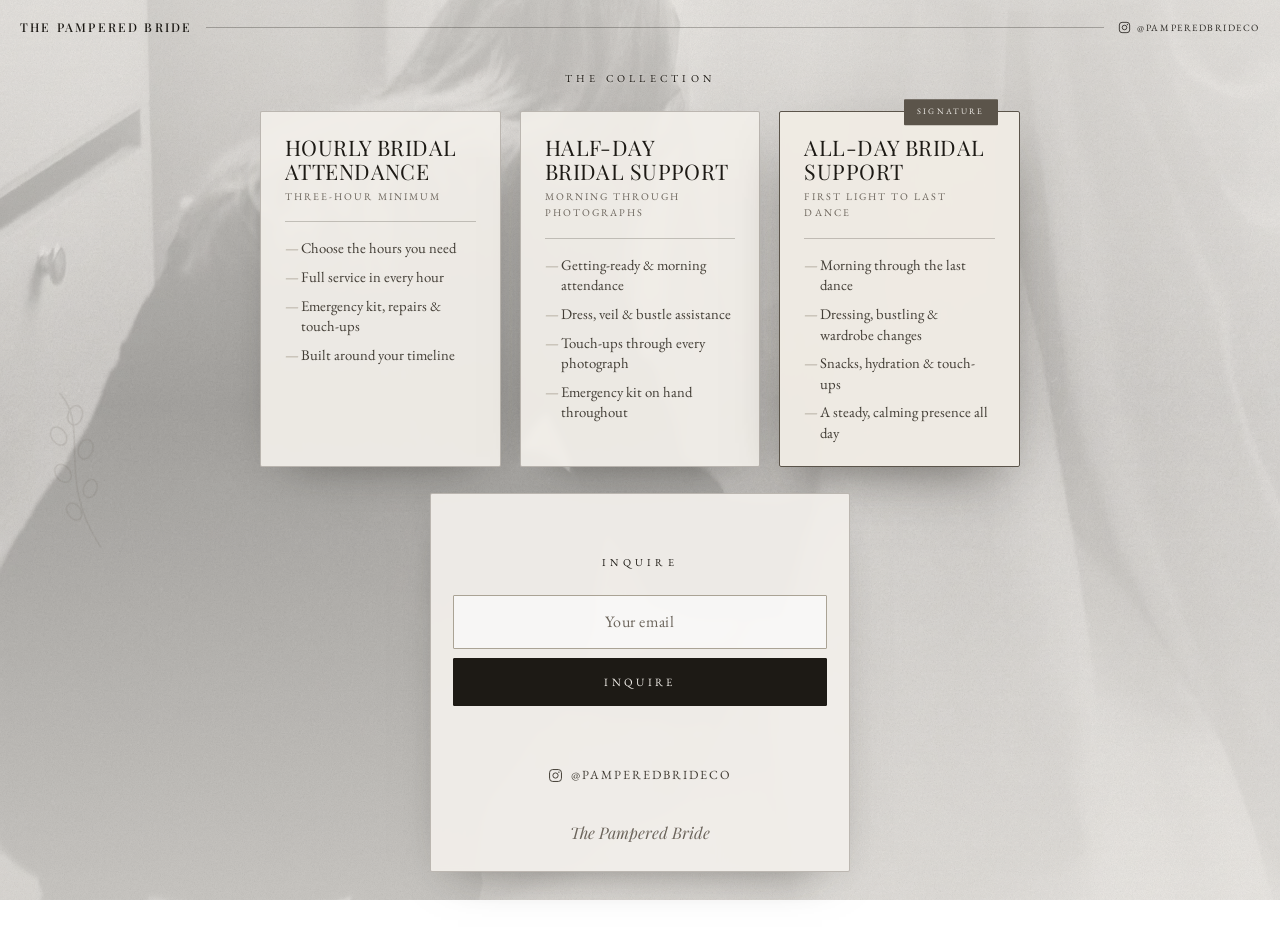
==== offer.html @ 34d0bf5f "Add files via upload" ====
<!DOCTYPE html>
<html lang="en">
<head>
  <meta charset="UTF-8" />
  <meta name="viewport" content="width=device-width, initial-scale=1.0, viewport-fit=cover" />
  <meta name="theme-color" content="#eceae5" />
  <title>The Pampered Bride — Book Your Bridal Attendant</title>
  <meta name="description" content="Luxury day-of bridal attendance. Choose your package and inquire — we care for the bride from first light to the last dance." />
  <meta name="robots" content="noindex" />
  <meta property="og:title" content="The Pampered Bride — Luxury Day-of Bridal Attendance" />
  <meta property="og:description" content="Choose your package and inquire. We make certain the bride enjoys her day." />
  <meta property="og:type" content="website" />

  <link rel="preconnect" href="https://fonts.googleapis.com" />
  <link rel="preconnect" href="https://fonts.gstatic.com" crossorigin />
  <link href="https://fonts.googleapis.com/css2?family=Playfair+Display:ital,wght@0,400;0,500;0,600;1,500&family=EB+Garamond:ital,wght@0,400;0,500;1,400&display=swap" rel="stylesheet" />

  <style>
    :root{
      --ivory:#f2efea; --cream:#e9e5df; --sand:#ddd8d0; --taupe:#aaa395;
      --greige:#6c655c; --umber:#423d35; --ink:#1d1a15; --gold:#5b544a;
      --scrim:242,239,234;
      --serif-display:'Playfair Display','Cormorant Garamond',Georgia,serif;
      --serif-body:'EB Garamond','Cormorant Garamond',Georgia,serif;
      --ease:cubic-bezier(0.22,0.61,0.36,1);
      --safe-t:env(safe-area-inset-top,0px); --safe-b:env(safe-area-inset-bottom,0px);
      --safe-l:env(safe-area-inset-left,0px); --safe-r:env(safe-area-inset-right,0px);
    }
    *,*::before,*::after{box-sizing:border-box;margin:0;padding:0}
    html{-webkit-text-size-adjust:100%}
    html,body{max-width:100%;overflow-x:hidden}
    body{
      font-family:var(--serif-body); color:var(--ink); line-height:1.6; font-size:17px;
      -webkit-font-smoothing:antialiased; text-rendering:optimizeLegibility;
      min-height:100svh; display:flex; flex-direction:column; justify-content:safe center;
      padding:calc(var(--safe-t) + 4.4rem) calc(var(--safe-r) + 1.3rem)
              calc(var(--safe-b) + 3.4rem) calc(var(--safe-l) + 1.3rem);
    }
    a{color:inherit;text-decoration:none}
    ul{list-style:none}
    em{font-style:italic}
    .sr-only{position:absolute;width:1px;height:1px;overflow:hidden;clip:rect(0 0 0 0);white-space:nowrap}

    /* ---- film still background (held frame), with cream gradient fallback ---- */
    .bg{position:fixed;inset:0;z-index:0;background:radial-gradient(120% 95% at 50% 35%,#efece6 0%,#cfcbc3 100%);
      background-size:cover;background-position:center;}
    .bg__img{position:absolute;inset:0;background-size:cover;background-position:center;opacity:0;transition:opacity 1s var(--ease)}
    .bg__img.is-loaded{opacity:1}
    .scrim{position:fixed;inset:0;z-index:1;pointer-events:none;
      background:linear-gradient(180deg,rgba(var(--scrim),0.80) 0%,rgba(var(--scrim),0.66) 45%,rgba(var(--scrim),0.82) 100%)}
    .grain{position:fixed;inset:0;z-index:2;pointer-events:none;opacity:0.4;mix-blend-mode:multiply;
      background-image:url("data:image/svg+xml,%3Csvg xmlns='http://www.w3.org/2000/svg' width='180' height='180'%3E%3Cfilter id='n'%3E%3CfeTurbulence type='fractalNoise' baseFrequency='0.9' numOctaves='2' stitchTiles='stitch'/%3E%3CfeColorMatrix type='saturate' values='0'/%3E%3C/filter%3E%3Crect width='100%25' height='100%25' filter='url(%23n)' opacity='0.4'/%3E%3C/svg%3E");}
    /* corner botanical */
    .botanical{position:fixed;z-index:2;bottom:calc(var(--safe-b) + 0.4rem);left:calc(var(--safe-l) + 0.3rem);
      width:66px;height:108px;opacity:0.2;pointer-events:none;transform:scaleX(-1) rotate(10deg);background:no-repeat center/contain;
      background-image:url("data:image/svg+xml,%3Csvg xmlns='http://www.w3.org/2000/svg' viewBox='0 0 100 160'%3E%3Cg fill='none' stroke='%236c655c' stroke-width='1.3' stroke-linecap='round'%3E%3Cpath d='M52 8 C 30 45 70 82 40 152'/%3E%3Cellipse cx='42' cy='30' rx='6.5' ry='9' transform='rotate(-28 42 30)'/%3E%3Cellipse cx='60' cy='46' rx='6.5' ry='9' transform='rotate(26 60 46)'/%3E%3Cellipse cx='38' cy='62' rx='6.5' ry='9' transform='rotate(-30 38 62)'/%3E%3Cellipse cx='62' cy='80' rx='6.5' ry='9' transform='rotate(28 62 80)'/%3E%3Cellipse cx='40' cy='98' rx='6' ry='8.5' transform='rotate(-30 40 98)'/%3E%3Cellipse cx='58' cy='116' rx='6' ry='8.5' transform='rotate(26 58 116)'/%3E%3C/g%3E%3C/svg%3E");}
    @media(min-width:768px){.botanical{width:110px;height:176px;opacity:0.18;bottom:calc(var(--safe-b)+1.1rem);left:calc(var(--safe-l)+1rem)}}

    /* running head */
    .topbar{position:fixed;top:0;left:0;right:0;z-index:30;display:flex;align-items:center;gap:0.85rem;
      padding:calc(var(--safe-t) + 0.8rem) calc(var(--safe-r) + 1.25rem) 0.8rem calc(var(--safe-l) + 1.25rem);
      color:var(--ink);mix-blend-mode:multiply;}
    .topbar__name{font-family:var(--serif-display);font-weight:500;font-size:0.76rem;letter-spacing:0.18em;text-transform:uppercase;white-space:nowrap}
    .topbar__rule{flex:1;height:1px;background:currentColor;opacity:0.28}
    .topbar__ig{display:inline-flex;align-items:center;gap:0.4rem;font-size:0.6rem;letter-spacing:0.16em;text-transform:uppercase;opacity:0.9;min-height:30px}
    @media(max-width:460px){.topbar__ig span{display:none}}

    .wrap{position:relative;z-index:3;max-width:1040px;margin:0 auto;text-align:center;width:100%}

    .kicker{font-family:var(--serif-body);text-transform:uppercase;letter-spacing:0.4em;font-size:0.66rem;color:var(--ink);margin:0 0 1.5rem;
      text-shadow:0 1px 2px rgba(245,242,237,0.55)}
    .kicker--inq{margin-top:2.2rem}

    /* packages */
    .packages{display:grid;grid-template-columns:1fr;gap:1rem;max-width:760px;margin:0 auto;text-align:left}
    .pkg{position:relative;background:rgba(242,239,234,0.92);border:1px solid rgba(108,101,92,0.4);border-radius:2px;
      padding:1.5rem 1.5rem 1.4rem;box-shadow:0 18px 48px -28px rgba(29,26,21,0.6);-webkit-backdrop-filter:blur(3px);backdrop-filter:blur(3px)}
    .pkg--signature{background:rgba(240,236,228,0.96);border-color:var(--gold);box-shadow:0 22px 58px -26px rgba(29,26,21,0.72)}
    .pkg__ribbon{position:absolute;top:0;right:1.3rem;transform:translateY(-50%);background:var(--gold);color:var(--ivory);
      font-size:0.52rem;letter-spacing:0.26em;text-transform:uppercase;padding:0.38rem 0.85rem;border-radius:1px}
    .pkg__name{font-family:var(--serif-display);font-size:1.34rem;color:var(--ink);letter-spacing:0.02em;text-transform:uppercase;line-height:1.1}
    .pkg__tag{font-size:0.64rem;letter-spacing:0.2em;text-transform:uppercase;color:var(--greige);margin-top:0.35rem}
    .pkg__rule{height:1px;background:rgba(108,101,92,0.35);margin:1rem 0}
    .pkg__list{display:flex;flex-direction:column;gap:0.5rem}
    .pkg__list li{font-size:0.92rem;line-height:1.4;color:var(--umber);padding-left:1rem;position:relative}
    .pkg__list li::before{content:"\2014";position:absolute;left:0;color:var(--taupe)}

    /* inquire */
    .inquire{max-width:420px;margin:1.6rem auto 0;background:rgba(242,239,234,0.94);border:1px solid rgba(108,101,92,0.4);border-radius:2px;
      padding:1.6rem 1.4rem;box-shadow:0 18px 48px -28px rgba(29,26,21,0.6);text-align:center;-webkit-backdrop-filter:blur(3px);backdrop-filter:blur(3px)}
    .capture{display:flex;flex-direction:column;gap:0.6rem;margin:0.5rem 0 1rem}
    .capture__input{font-family:var(--serif-body);font-size:1rem;color:var(--ink);background:rgba(255,255,255,0.6);border:1px solid var(--taupe);border-radius:1px;
      padding:0.95rem 1.1rem;min-height:48px;text-align:center;letter-spacing:0.04em;-webkit-appearance:none;appearance:none;transition:border-color 0.4s,background 0.4s}
    .capture__input::placeholder{color:var(--greige)}
    .capture__input:focus{outline:none;border-color:var(--gold);background:rgba(255,255,255,0.85)}
    .capture__note{font-family:var(--serif-display);font-style:italic;font-size:0.9rem;color:var(--gold);min-height:1.2em}
    .btn{display:inline-block;width:100%;font-family:var(--serif-body);text-transform:uppercase;letter-spacing:0.3em;font-size:0.7rem;
      color:var(--ivory);background:var(--ink);padding:1rem 2.4rem;min-height:48px;border:1px solid var(--ink);border-radius:1px;cursor:pointer;
      transition:background 0.5s var(--ease),transform 0.5s var(--ease);-webkit-tap-highlight-color:transparent}
    .btn:hover,.btn:focus-visible{background:#000;transform:translateY(-1px)}
    .ig{display:inline-flex;align-items:center;gap:0.5rem;margin-top:0.3rem;font-size:0.78rem;letter-spacing:0.16em;text-transform:uppercase;color:var(--umber);padding:0.5rem;min-height:44px;border-bottom:1px solid transparent;transition:border-color 0.4s}
    .ig:hover,.ig:focus-visible{border-color:var(--gold)}
    .signoff{font-family:var(--serif-display);font-style:italic;font-size:1rem;color:var(--greige);margin-top:1.4rem}

    @media(min-width:768px){
      body{font-size:18px}
      .packages{grid-template-columns:1fr 1fr 1fr;gap:1.2rem;align-items:stretch}
      .pkg{display:flex;flex-direction:column}
      .pkg__list{flex:1}
    }
  </style>
</head>
<body>
  <div class="bg" id="bg"><div class="bg__img" id="bgImg"></div></div>
  <div class="scrim" aria-hidden="true"></div>
  <div class="grain" aria-hidden="true"></div>
  <span class="botanical" aria-hidden="true"></span>

  <header class="topbar">
    <span class="topbar__name">The Pampered Bride</span>
    <span class="topbar__rule" aria-hidden="true"></span>
    <a class="topbar__ig" href="https://instagram.com/pamperedbrideco" target="_blank" rel="noopener" aria-label="Instagram @pamperedbrideco">
      <svg viewBox="0 0 24 24" width="13" height="13" aria-hidden="true"><rect x="2.5" y="2.5" width="19" height="19" rx="5" fill="none" stroke="currentColor" stroke-width="1.6"/><circle cx="12" cy="12" r="4.2" fill="none" stroke="currentColor" stroke-width="1.6"/><circle cx="17.4" cy="6.6" r="1.15" fill="currentColor"/></svg>
      <span>@pamperedbrideco</span>
    </a>
  </header>

  <main class="wrap">
    <p class="kicker">The Collection</p>

    <div class="packages">
      <article class="pkg">
        <p class="pkg__name">Hourly Bridal Attendance</p>
        <p class="pkg__tag">Three-hour minimum</p>
        <div class="pkg__rule" aria-hidden="true"></div>
        <ul class="pkg__list">
          <li>Choose the hours you need</li>
          <li>Full service in every hour</li>
          <li>Emergency kit, repairs &amp; touch-ups</li>
          <li>Built around your timeline</li>
        </ul>
      </article>

      <article class="pkg">
        <p class="pkg__name">Half-Day Bridal Support</p>
        <p class="pkg__tag">Morning through photographs</p>
        <div class="pkg__rule" aria-hidden="true"></div>
        <ul class="pkg__list">
          <li>Getting-ready &amp; morning attendance</li>
          <li>Dress, veil &amp; bustle assistance</li>
          <li>Touch-ups through every photograph</li>
          <li>Emergency kit on hand throughout</li>
        </ul>
      </article>

      <article class="pkg pkg--signature">
        <span class="pkg__ribbon">Signature</span>
        <p class="pkg__name">All-Day Bridal Support</p>
        <p class="pkg__tag">First light to last dance</p>
        <div class="pkg__rule" aria-hidden="true"></div>
        <ul class="pkg__list">
          <li>Morning through the last dance</li>
          <li>Dressing, bustling &amp; wardrobe changes</li>
          <li>Snacks, hydration &amp; touch-ups</li>
          <li>A steady, calming presence all day</li>
        </ul>
      </article>
    </div>

    <div class="inquire">
      <p class="kicker kicker--inq">Inquire</p>
      <form class="capture" id="captureForm" action="https://api.web3forms.com/submit" method="POST" novalidate>
        <input type="hidden" name="access_key" value="29aaba6d-c57b-4bb4-864d-0d663953d798" />
        <input type="hidden" name="subject" value="New inquiry — The Pampered Bride (Ad)" />
        <input type="hidden" name="from_name" value="The Pampered Bride — Ad Landing" />
        <input type="checkbox" name="botcheck" class="sr-only" tabindex="-1" autocomplete="off" aria-hidden="true" />
        <label class="sr-only" for="email">Email address</label>
        <input class="capture__input" id="email" name="email" type="email" inputmode="email" autocomplete="email" placeholder="Your email" required />
        <button class="btn" type="submit">Inquire</button>
        <p class="capture__note" id="captureNote" role="status" aria-live="polite"></p>
      </form>
      <a class="ig" href="https://instagram.com/pamperedbrideco" target="_blank" rel="noopener">
        <svg viewBox="0 0 24 24" width="15" height="15" aria-hidden="true"><rect x="2.5" y="2.5" width="19" height="19" rx="5" fill="none" stroke="currentColor" stroke-width="1.6"/><circle cx="12" cy="12" r="4.2" fill="none" stroke="currentColor" stroke-width="1.6"/><circle cx="17.4" cy="6.6" r="1.15" fill="currentColor"/></svg>
        <span>@pamperedbrideco</span>
      </a>
      <p class="signoff">The Pampered Bride</p>
    </div>
  </main>

  <script>
    (function(){
      /* held film still — local copy first, Higgsfield CDN as fallback */
      var NAME = "hf_20260904_012100_f3f1378c-2bd9-4c34-ac08-5e5e2fb85580_min.webp";
      var LOCAL = "assets/frames/" + NAME;
      var REMOTE = "https://d8j0ntlcm91z4.cloudfront.net/user_3IqF4YUzP7IHxQ5euyzWbqkBwsD/" + NAME;
      var bg = document.getElementById('bgImg');
      (function load(srcs){
        if(!srcs.length) return;
        var img = new Image();
        img.onload = function(){ bg.style.backgroundImage = "url('" + srcs[0] + "')"; bg.classList.add('is-loaded'); };
        img.onerror = function(){ load(srcs.slice(1)); };
        img.src = srcs[0];
      })([LOCAL, REMOTE]);

      /* inquiry → bookings@thepamperedbrideco.com via Web3Forms */
      var form=document.getElementById('captureForm');
      var input=document.getElementById('email');
      var note=document.getElementById('captureNote');
      var btn=form.querySelector('button[type="submit"]');
      form.addEventListener('submit',function(e){
        e.preventDefault();
        var val=(input.value||'').trim();
        if(!/^[^\s@]+@[^\s@]+\.[^\s@]+$/.test(val)){
          note.style.color='var(--greige)'; note.textContent='Kindly enter a valid email address.'; input.focus(); return;
        }
        note.style.color='var(--greige)'; note.textContent='Sending…'; btn.disabled=true;
        fetch(form.action,{method:'POST',headers:{'Accept':'application/json'},body:new FormData(form)})
          .then(function(r){return r.json().then(function(d){return {ok:r.ok,data:d};});})
          .then(function(res){
            if(res.ok&&res.data&&res.data.success){
              note.style.color='var(--gold)'; note.textContent='Thank you — we will be in touch, beautifully soon.';
              form.reset(); input.blur();
            }else{
              note.style.color='var(--greige)';
              note.textContent=(res.data&&res.data.message)?('Error: '+res.data.message):'Something went wrong — please email bookings@thepamperedbrideco.com.';
            }
          })
          .catch(function(){ note.style.color='var(--greige)'; note.textContent='Something went wrong — please email bookings@thepamperedbrideco.com.'; })
          .then(function(){ btn.disabled=false; });
      });
    })();
  </script>
</body>
</html>
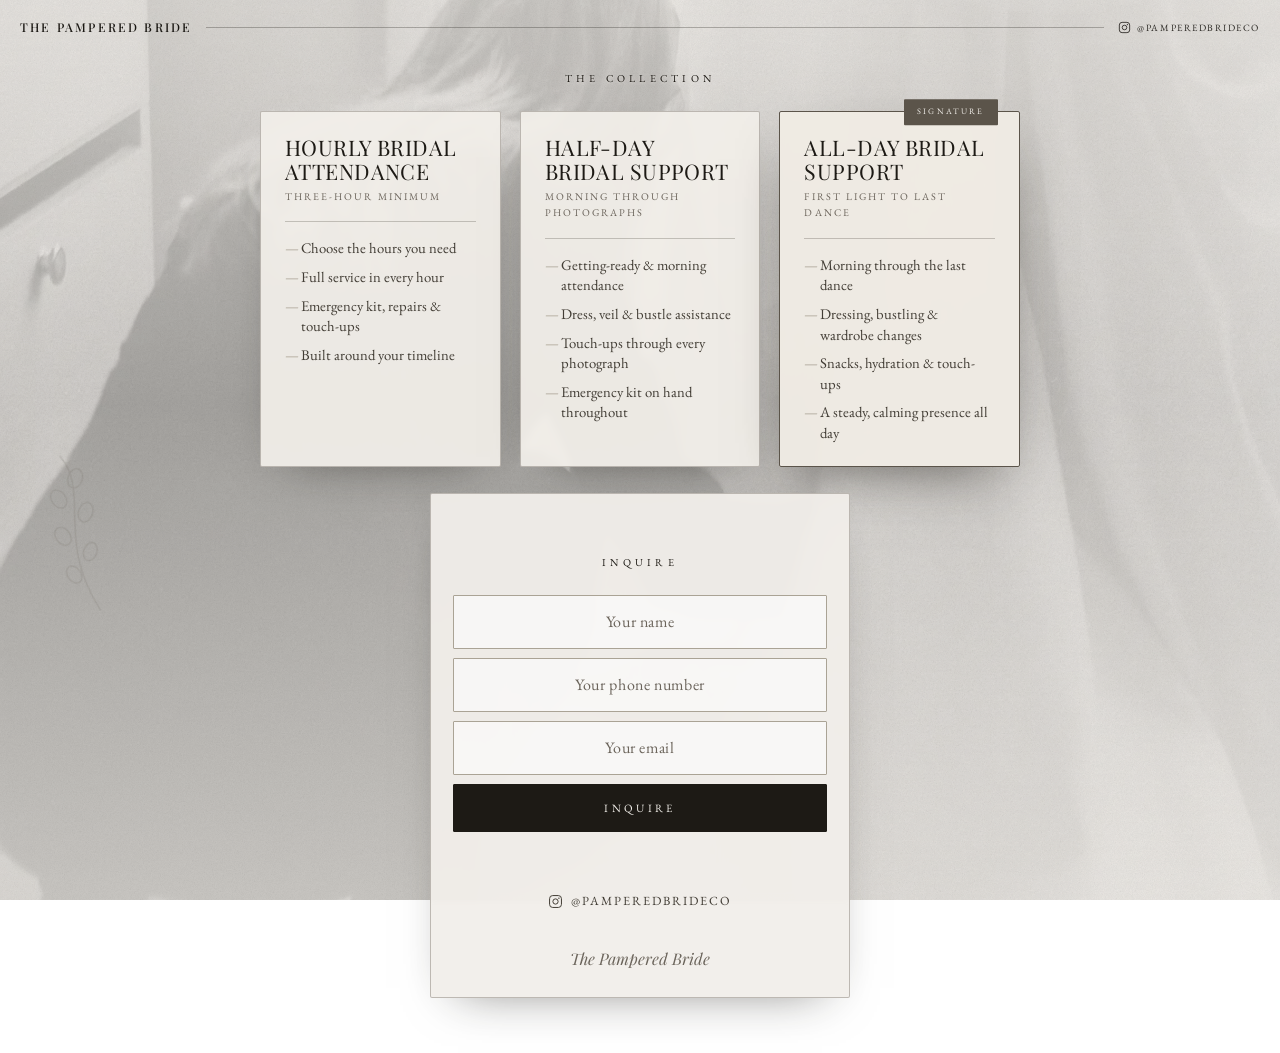
==== commit bf3ba620: "Add files via upload" ====
--- a/offer.html
+++ b/offer.html
@@ -174,6 +174,10 @@
         <input type="hidden" name="subject" value="New inquiry — The Pampered Bride (Ad)" />
         <input type="hidden" name="from_name" value="The Pampered Bride — Ad Landing" />
         <input type="checkbox" name="botcheck" class="sr-only" tabindex="-1" autocomplete="off" aria-hidden="true" />
+        <label class="sr-only" for="name">Name</label>
+        <input class="capture__input" id="name" name="name" type="text" autocomplete="name" placeholder="Your name" required />
+        <label class="sr-only" for="phone">Phone number</label>
+        <input class="capture__input" id="phone" name="phone" type="tel" inputmode="tel" autocomplete="tel" placeholder="Your phone number" required />
         <label class="sr-only" for="email">Email address</label>
         <input class="capture__input" id="email" name="email" type="email" inputmode="email" autocomplete="email" placeholder="Your email" required />
         <button class="btn" type="submit">Inquire</button>
@@ -204,15 +208,20 @@
 
       /* inquiry → bookings@thepamperedbrideco.com via Web3Forms */
       var form=document.getElementById('captureForm');
+      var nameEl=document.getElementById('name');
+      var phoneEl=document.getElementById('phone');
       var input=document.getElementById('email');
       var note=document.getElementById('captureNote');
       var btn=form.querySelector('button[type="submit"]');
+      function warn(m,el){note.style.color='var(--greige)';note.textContent=m;if(el)el.focus();}
       form.addEventListener('submit',function(e){
         e.preventDefault();
+        var nameV=(nameEl.value||'').trim();
+        var phoneV=(phoneEl.value||'').trim();
         var val=(input.value||'').trim();
-        if(!/^[^\s@]+@[^\s@]+\.[^\s@]+$/.test(val)){
-          note.style.color='var(--greige)'; note.textContent='Kindly enter a valid email address.'; input.focus(); return;
-        }
+        if(!nameV){warn('Kindly enter your name.',nameEl);return;}
+        if(phoneV.replace(/\D/g,'').length<7){warn('Kindly enter a valid phone number.',phoneEl);return;}
+        if(!/^[^\s@]+@[^\s@]+\.[^\s@]+$/.test(val)){warn('Kindly enter a valid email address.',input);return;}
         note.style.color='var(--greige)'; note.textContent='Sending…'; btn.disabled=true;
         fetch(form.action,{method:'POST',headers:{'Accept':'application/json'},body:new FormData(form)})
           .then(function(r){return r.json().then(function(d){return {ok:r.ok,data:d};});})
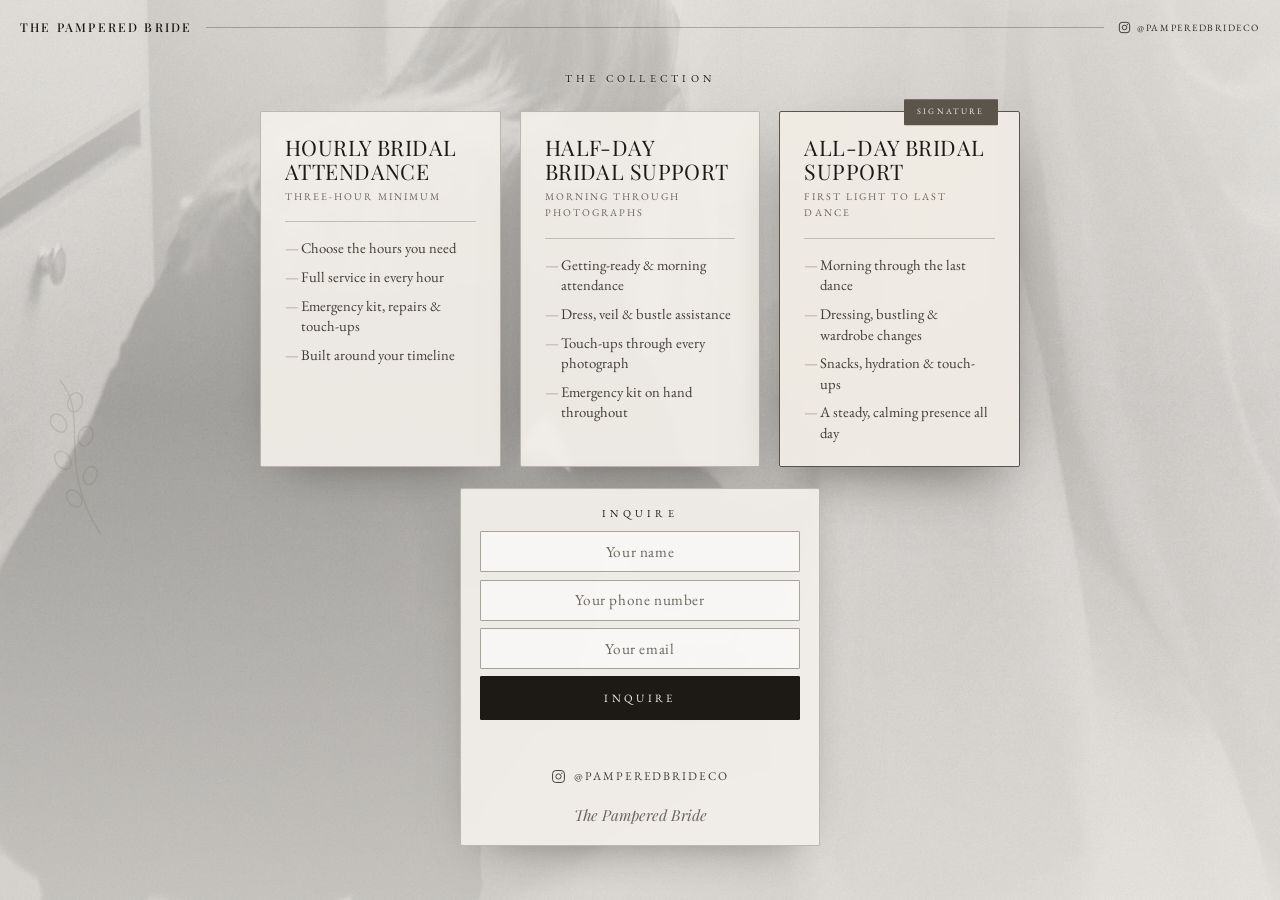
==== commit 98434305: "Add files via upload" ====
--- a/offer.html
+++ b/offer.html
@@ -86,21 +86,22 @@
     .pkg__list li::before{content:"\2014";position:absolute;left:0;color:var(--taupe)}
 
     /* inquire */
-    .inquire{max-width:420px;margin:1.6rem auto 0;background:rgba(242,239,234,0.94);border:1px solid rgba(108,101,92,0.4);border-radius:2px;
-      padding:1.6rem 1.4rem;box-shadow:0 18px 48px -28px rgba(29,26,21,0.6);text-align:center;-webkit-backdrop-filter:blur(3px);backdrop-filter:blur(3px)}
-    .capture{display:flex;flex-direction:column;gap:0.6rem;margin:0.5rem 0 1rem}
-    .capture__input{font-family:var(--serif-body);font-size:1rem;color:var(--ink);background:rgba(255,255,255,0.6);border:1px solid var(--taupe);border-radius:1px;
-      padding:0.95rem 1.1rem;min-height:48px;text-align:center;letter-spacing:0.04em;-webkit-appearance:none;appearance:none;transition:border-color 0.4s,background 0.4s}
+    .inquire{max-width:360px;margin:1.3rem auto 0;background:rgba(242,239,234,0.94);border:1px solid rgba(108,101,92,0.4);border-radius:2px;
+      padding:1rem 1.2rem 1.1rem;box-shadow:0 18px 48px -28px rgba(29,26,21,0.6);text-align:center;-webkit-backdrop-filter:blur(3px);backdrop-filter:blur(3px)}
+    .inquire .kicker{margin:0 0 0.6rem}
+    .capture{display:flex;flex-direction:column;gap:0.45rem;margin:0.2rem 0 0.6rem}
+    .capture__input{font-family:var(--serif-body);font-size:0.95rem;color:var(--ink);background:rgba(255,255,255,0.6);border:1px solid var(--taupe);border-radius:1px;
+      padding:0.6rem 0.9rem;min-height:40px;text-align:center;letter-spacing:0.04em;-webkit-appearance:none;appearance:none;transition:border-color 0.4s,background 0.4s}
     .capture__input::placeholder{color:var(--greige)}
     .capture__input:focus{outline:none;border-color:var(--gold);background:rgba(255,255,255,0.85)}
-    .capture__note{font-family:var(--serif-display);font-style:italic;font-size:0.9rem;color:var(--gold);min-height:1.2em}
+    .capture__note{font-family:var(--serif-display);font-style:italic;font-size:0.86rem;color:var(--gold);min-height:1em;margin-top:0.1rem}
     .btn{display:inline-block;width:100%;font-family:var(--serif-body);text-transform:uppercase;letter-spacing:0.3em;font-size:0.7rem;
-      color:var(--ivory);background:var(--ink);padding:1rem 2.4rem;min-height:48px;border:1px solid var(--ink);border-radius:1px;cursor:pointer;
+      color:var(--ivory);background:var(--ink);padding:0.85rem 2.4rem;min-height:44px;border:1px solid var(--ink);border-radius:1px;cursor:pointer;
       transition:background 0.5s var(--ease),transform 0.5s var(--ease);-webkit-tap-highlight-color:transparent}
     .btn:hover,.btn:focus-visible{background:#000;transform:translateY(-1px)}
-    .ig{display:inline-flex;align-items:center;gap:0.5rem;margin-top:0.3rem;font-size:0.78rem;letter-spacing:0.16em;text-transform:uppercase;color:var(--umber);padding:0.5rem;min-height:44px;border-bottom:1px solid transparent;transition:border-color 0.4s}
+    .ig{display:inline-flex;align-items:center;gap:0.5rem;margin-top:0.4rem;font-size:0.74rem;letter-spacing:0.16em;text-transform:uppercase;color:var(--umber);padding:0.3rem 0.5rem;min-height:36px;border-bottom:1px solid transparent;transition:border-color 0.4s}
     .ig:hover,.ig:focus-visible{border-color:var(--gold)}
-    .signoff{font-family:var(--serif-display);font-style:italic;font-size:1rem;color:var(--greige);margin-top:1.4rem}
+    .signoff{font-family:var(--serif-display);font-style:italic;font-size:0.95rem;color:var(--greige);margin-top:0.5rem}
 
     @media(min-width:768px){
       body{font-size:18px}
